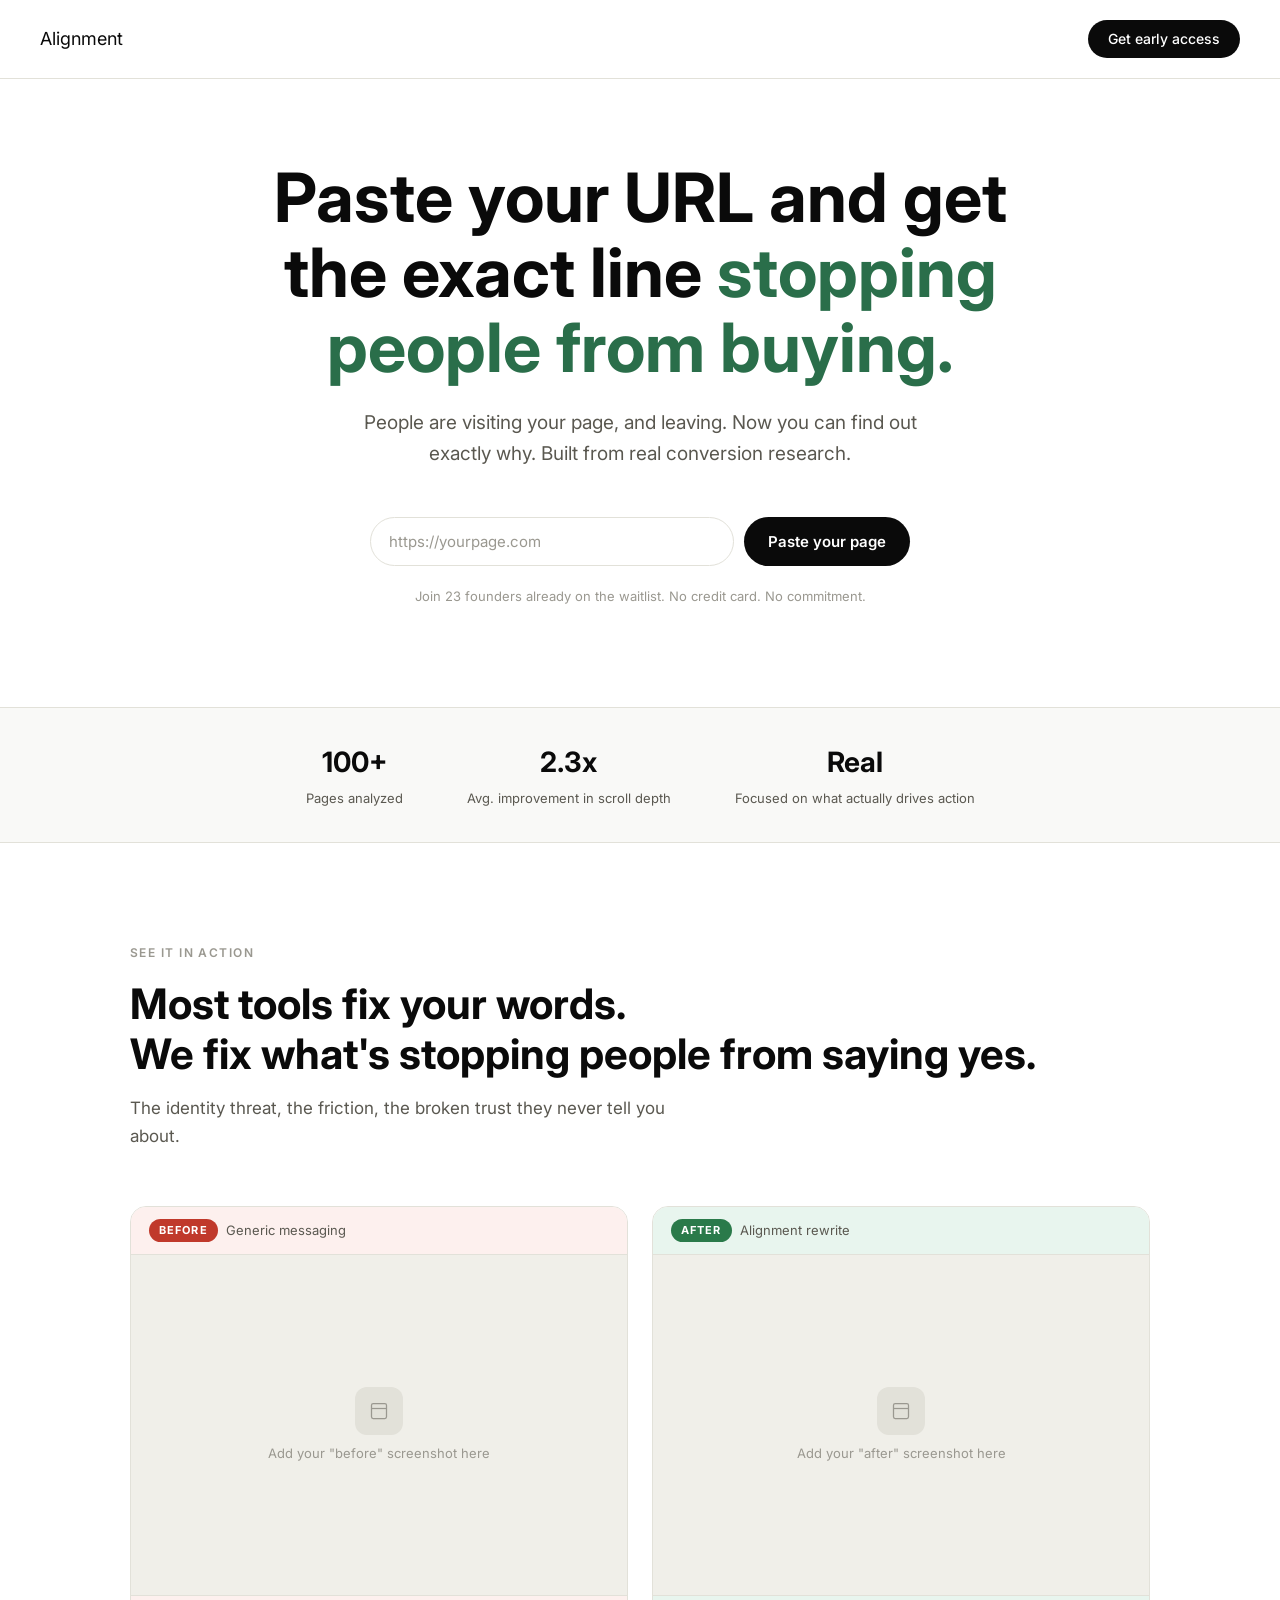
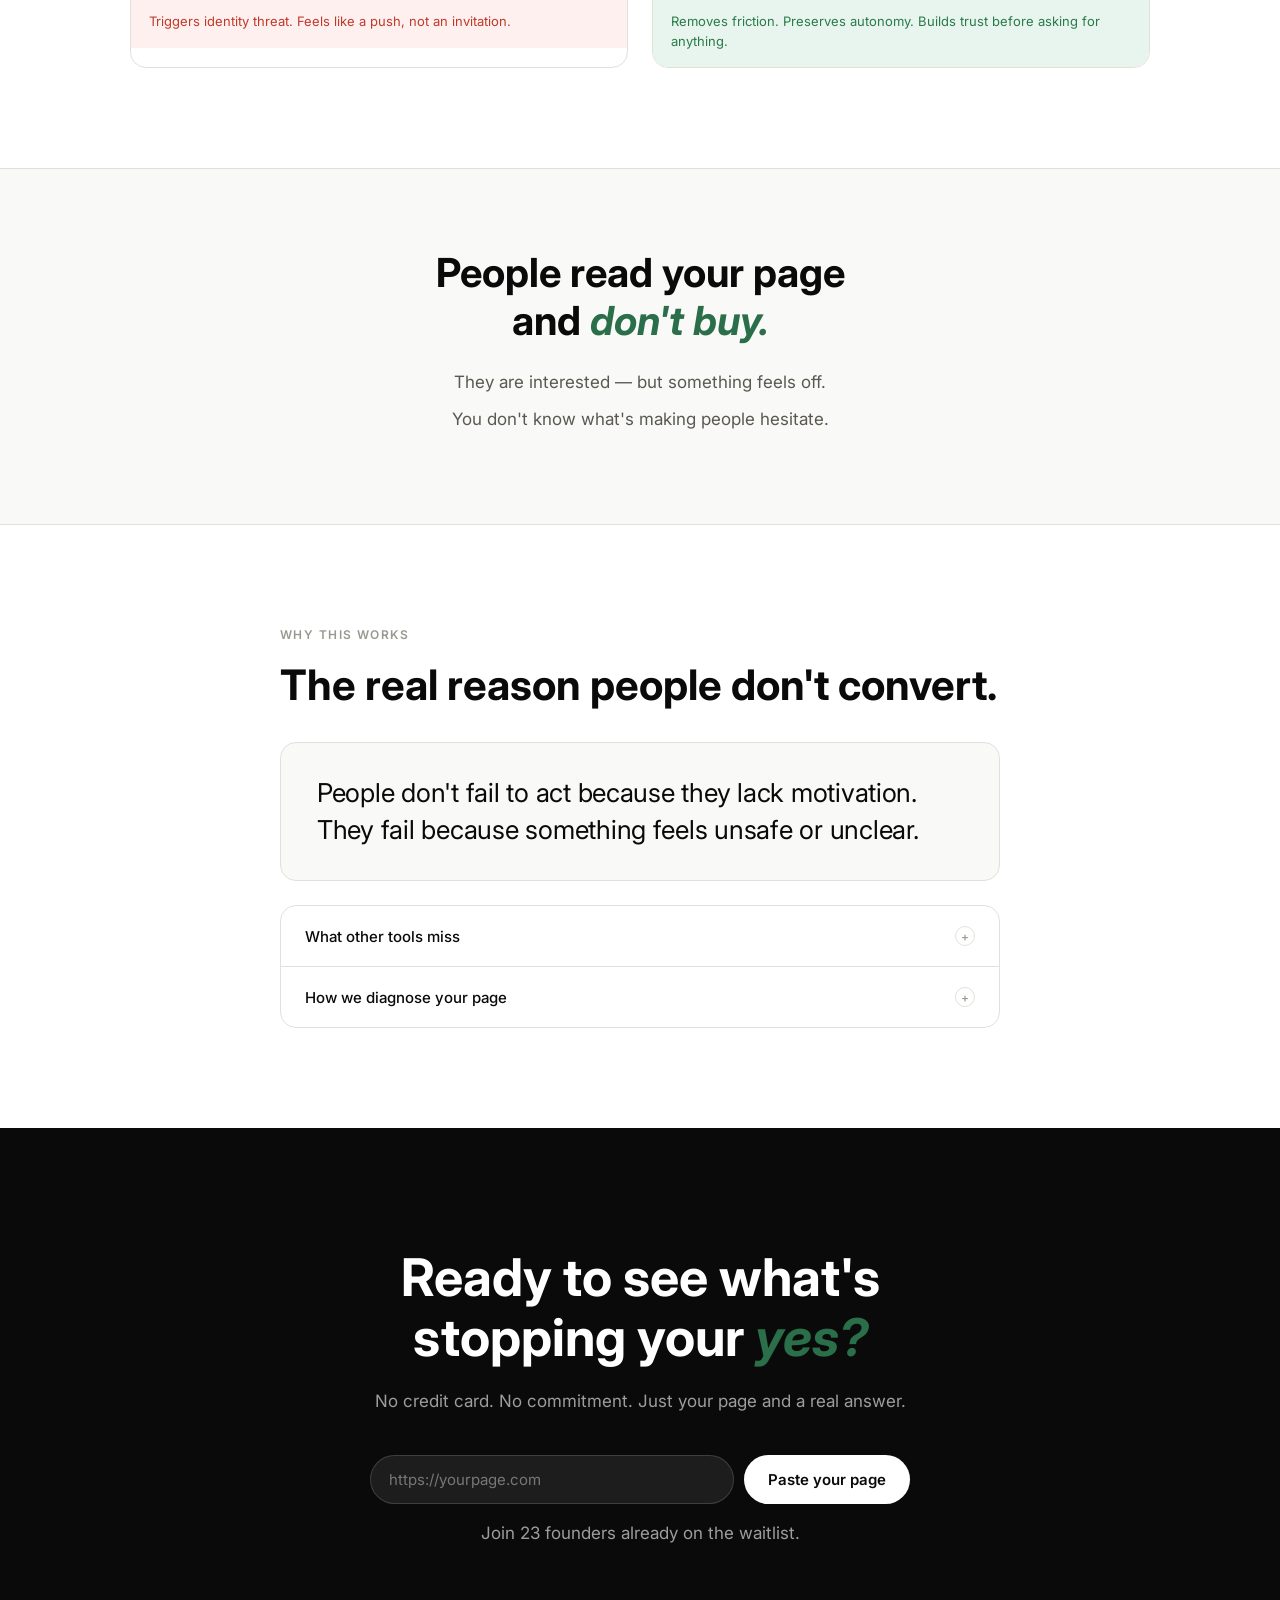
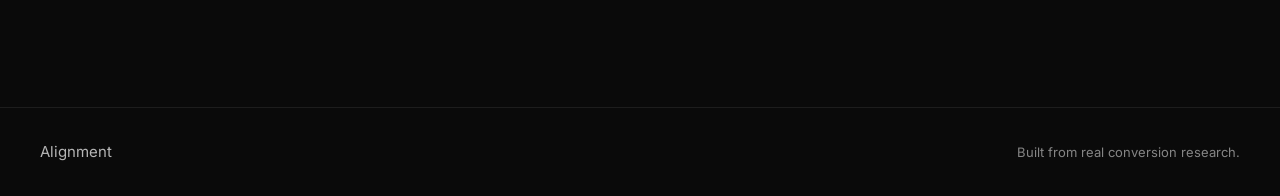
==== index.html @ 169ca58e "first commit" ====
<!DOCTYPE html>
<html lang="en">
<head>
  <meta charset="UTF-8" />
  <meta name="viewport" content="width=device-width, initial-scale=1.0" />
  <title>Alignment — Stop losing sales you should be closing</title>
  <link rel="preconnect" href="https://fonts.googleapis.com" />
  <link rel="preconnect" href="https://fonts.gstatic.com" crossorigin />
  <link href="https://fonts.googleapis.com/css2?family=Inter:wght@300;400;500;600;700&display=swap" rel="stylesheet" />
  <script async src="https://tally.so/widgets/embed.js"></script>
  <style>
    *, *::before, *::after { box-sizing: border-box; margin: 0; padding: 0; }

    :root {
      --black: #0a0a0a;
      --white: #ffffff;
      --gray-50: #f9f9f7;
      --gray-100: #f0efe9;
      --gray-200: #e2e1d9;
      --gray-400: #9a9890;
      --gray-600: #5a5850;
      --accent: #2a6e4a;
      --cta-green: #1a5c3a;
      --green: #2a7a4a;
      --green-light: #e8f5ee;
      --red: #c0392b;
      --red-light: #fdf0ee;
    }

    html { scroll-behavior: smooth; }

    body {
      font-family: 'Inter', sans-serif;
      background: var(--white);
      color: var(--black);
      font-size: 16px;
      line-height: 1.6;
      -webkit-font-smoothing: antialiased;
    }

    nav {
      position: fixed;
      top: 0; left: 0; right: 0;
      z-index: 100;
      padding: 20px 40px;
      display: flex;
      align-items: center;
      justify-content: space-between;
      background: rgba(255,255,255,0.9);
      backdrop-filter: blur(12px);
      border-bottom: 1px solid var(--gray-200);
    }

    .nav-logo {
      font-family: 'Inter', sans-serif;
      font-size: 18px;
      color: var(--black);
      text-decoration: none;
    }

    .nav-cta {
      background: var(--black);
      color: var(--white);
      padding: 8px 20px;
      border-radius: 100px;
      font-size: 14px;
      font-weight: 500;
      text-decoration: none;
      transition: opacity 0.2s;
    }

    .nav-cta:hover { opacity: 0.75; }

    .hero {
      padding: 160px 40px 100px;
      max-width: 860px;
      margin: 0 auto;
      text-align: center;
    }

    .hero-eyebrow {
      display: inline-block;
      font-size: 12px;
      font-weight: 600;
      letter-spacing: 0.12em;
      text-transform: uppercase;
      color: var(--accent);
      margin-bottom: 28px;
    }

    .hero h1 {
      font-family: 'Inter', sans-serif;
      font-size: clamp(36px, 6vw, 68px);
      line-height: 1.1; font-weight: 700;
      
      margin-bottom: 24px;
    }

    .hero h1 em { font-style: italic; color: var(--accent); }

    .hero-sub {
      font-size: clamp(16px, 2vw, 19px);
      color: var(--gray-600);
      max-width: 560px;
      margin: 0 auto 48px;
    }

    .url-form {
      display: flex;
      gap: 10px;
      max-width: 540px;
      margin: 0 auto 20px;
    }

    .url-form input {
      flex: 1;
      padding: 14px 18px;
      border: 1.5px solid var(--gray-200);
      border-radius: 100px;
      font-family: 'Inter', sans-serif;
      font-size: 15px;
      color: var(--black);
      outline: none;
      transition: border-color 0.2s;
    }

    .url-form input:focus { border-color: var(--black); }
    .url-form input::placeholder { color: var(--gray-400); }

    .btn-primary {
      background: var(--black);
      color: var(--white);
      padding: 14px 24px;
      border: none;
      border-radius: 100px;
      font-family: 'Inter', sans-serif;
      font-size: 15px;
      font-weight: 600;
      cursor: pointer;
      white-space: nowrap;
      transition: opacity 0.2s;
    }

    .btn-primary:hover { opacity: 0.78; }

    .form-note { font-size: 13px; color: var(--gray-400); }

    /* MODAL */
    .modal-overlay {
      display: none;
      position: fixed;
      inset: 0;
      background: rgba(0,0,0,0.5);
      z-index: 200;
      align-items: center;
      justify-content: center;
    }

    .modal-overlay.open { display: flex; }

    .modal {
      background: var(--white);
      border-radius: 20px;
      padding: 40px;
      max-width: 420px;
      width: 90%;
      text-align: center;
      box-shadow: 0 24px 64px rgba(0,0,0,0.12);
    }

    .modal h3 {
      font-family: 'Inter', sans-serif;
      font-size: 26px;
      margin-bottom: 10px;
      
    }

    .modal p { font-size: 14px; color: var(--gray-600); margin-bottom: 24px; line-height: 1.6; }

    .modal input[type="email"] {
      width: 100%;
      padding: 14px 18px;
      border: 1.5px solid var(--gray-200);
      border-radius: 100px;
      font-family: 'Inter', sans-serif;
      font-size: 15px;
      color: var(--black);
      outline: none;
      margin-bottom: 12px;
      transition: border-color 0.2s;
    }

    .modal input[type="email"]:focus { border-color: var(--black); }
    .modal .btn-primary { width: 100%; }

    .modal-close {
      display: block;
      margin-top: 14px;
      font-size: 13px;
      color: var(--gray-400);
      cursor: pointer;
      background: none;
      border: none;
      font-family: 'Inter', sans-serif;
    }

    .modal-close:hover { color: var(--black); }

    /* STATS */
    .stats-bar {
      border-top: 1px solid var(--gray-200);
      border-bottom: 1px solid var(--gray-200);
      padding: 32px 40px;
      display: flex;
      justify-content: center;
      gap: 64px;
      background: var(--gray-50);
    }

    .stat { text-align: center; }

    .stat-number {
      font-family: 'Inter', sans-serif;
      font-size: 28px;
      color: var(--black);
      display: block;
    }

    .stat-label { font-size: 13px; color: var(--gray-600); margin-top: 4px; }

    /* BEFORE AFTER */
    .before-after {
      padding: 100px 40px;
      max-width: 1100px;
      margin: 0 auto;
    }

    .section-label {
      font-size: 12px;
      font-weight: 600;
      letter-spacing: 0.12em;
      text-transform: uppercase;
      color: var(--gray-400);
      margin-bottom: 16px;
    }

    .section-title {
      font-family: 'Inter', sans-serif;
      font-size: clamp(28px, 4vw, 42px);
      line-height: 1.2; font-weight: 700;
      
      margin-bottom: 16px;
    }

    .section-sub { font-size: 17px; color: var(--gray-600); max-width: 560px; margin-bottom: 56px; }

    .ba-grid { display: grid; grid-template-columns: 1fr 1fr; gap: 24px; }

    .ba-card { border-radius: 16px; overflow: hidden; border: 1.5px solid var(--gray-200); }

    .ba-card-header {
      padding: 12px 18px;
      display: flex;
      align-items: center;
      gap: 8px;
      border-bottom: 1px solid var(--gray-200);
    }

    .ba-card.before .ba-card-header { background: var(--red-light); }
    .ba-card.after .ba-card-header { background: var(--green-light); }

    .ba-tag {
      font-size: 11px;
      font-weight: 700;
      letter-spacing: 0.1em;
      text-transform: uppercase;
      padding: 3px 10px;
      border-radius: 100px;
    }

    .ba-card.before .ba-tag { background: var(--red); color: white; }
    .ba-card.after .ba-tag { background: var(--green); color: white; }

    .ba-card-label { font-size: 13px; color: var(--gray-600); }

    .ba-screenshot-placeholder {
      height: 340px;
      background: var(--gray-100);
      display: flex;
      align-items: center;
      justify-content: center;
      flex-direction: column;
      gap: 8px;
    }

    .placeholder-icon {
      width: 48px;
      height: 48px;
      border-radius: 12px;
      background: var(--gray-200);
      display: flex;
      align-items: center;
      justify-content: center;
    }

    .placeholder-text { font-size: 13px; color: var(--gray-400); }

    .ba-annotation {
      padding: 16px 18px;
      border-top: 1px solid var(--gray-200);
      font-size: 13px;
      line-height: 1.5;
    }

    .ba-card.before .ba-annotation { background: var(--red-light); color: var(--red); }
    .ba-card.after .ba-annotation { background: var(--green-light); color: var(--green); }

    /* PAIN */
    .pain {
      padding: 80px 40px;
      text-align: center;
      background: var(--gray-50);
      border-top: 1px solid var(--gray-200);
      border-bottom: 1px solid var(--gray-200);
    }

    .pain-inner { max-width: 580px; margin: 0 auto; }

    .pain h2 {
      font-family: 'Inter', sans-serif;
      font-size: clamp(26px, 4vw, 40px);
      line-height: 1.2;
      margin-bottom: 24px;
      
    }

    .pain h2 em { font-style: italic; color: var(--accent); }
    .pain p { font-size: 17px; color: var(--gray-600); margin-bottom: 10px; }

    /* WHY */
    .why { padding: 100px 40px; max-width: 800px; margin: 0 auto; }

    .insight-box {
      background: var(--gray-50);
      border: 1.5px solid var(--gray-200);
      border-radius: 16px;
      padding: 32px 36px;
      margin-bottom: 24px;
    }

    .insight-box p {
      font-family: 'Inter', sans-serif;
      font-size: clamp(20px, 3vw, 26px);
      line-height: 1.4;
      letter-spacing: -0.01em;
    }

    .accordion { border: 1.5px solid var(--gray-200); border-radius: 16px; overflow: hidden; }
    .accordion-item { border-bottom: 1px solid var(--gray-200); }
    .accordion-item:last-child { border-bottom: none; }

    .accordion-trigger {
      width: 100%;
      padding: 20px 24px;
      background: none;
      border: none;
      display: flex;
      align-items: center;
      justify-content: space-between;
      cursor: pointer;
      font-family: 'Inter', sans-serif;
      font-size: 15px;
      font-weight: 500;
      color: var(--black);
      text-align: left;
      transition: background 0.15s;
    }

    .accordion-trigger:hover { background: var(--gray-50); }

    .accordion-icon {
      width: 20px;
      height: 20px;
      border-radius: 50%;
      border: 1.5px solid var(--gray-200);
      display: flex;
      align-items: center;
      justify-content: center;
      flex-shrink: 0;
      transition: transform 0.25s;
      font-size: 12px;
      color: var(--gray-400);
    }

    .accordion-item.open .accordion-icon { transform: rotate(45deg); }
    .accordion-body { max-height: 0; overflow: hidden; transition: max-height 0.35s ease; }
    .accordion-item.open .accordion-body { max-height: 600px; }
    .accordion-content { padding: 0 24px 24px; }

    .compare-table { width: 100%; border-collapse: collapse; margin-top: 8px; font-size: 14px; }

    .compare-table th {
      padding: 10px 14px;
      text-align: left;
      font-size: 11px;
      font-weight: 600;
      letter-spacing: 0.08em;
      text-transform: uppercase;
      color: var(--gray-400);
      border-bottom: 1px solid var(--gray-200);
    }

    .compare-table td {
      padding: 12px 14px;
      border-bottom: 1px solid var(--gray-100);
      vertical-align: top;
      line-height: 1.5;
    }

    .compare-table tr:last-child td { border-bottom: none; }
    .compare-table td:first-child { color: var(--red); }
    .compare-table td:last-child { color: var(--green); font-weight: 500; }

    /* FINAL CTA */
    .final-cta { background: var(--black); padding: 120px 40px; text-align: center; }
    .final-cta-inner { max-width: 680px; margin: 0 auto; }

    .final-cta h2 {
      font-family: 'Inter', sans-serif;
      font-size: clamp(30px, 5vw, 52px);
      line-height: 1.15; font-weight: 700;
      
      margin-bottom: 20px;
      color: var(--white);
    }

    .final-cta > .final-cta-inner > p { font-size: 17px; color: rgba(255,255,255,0.6); margin-bottom: 40px; }

    .final-cta .url-form input {
      background: rgba(255,255,255,0.08);
      border-color: rgba(255,255,255,0.15);
      color: var(--white);
    }

    .final-cta .url-form input::placeholder { color: rgba(255,255,255,0.4); }
    .final-cta .url-form input:focus { border-color: rgba(255,255,255,0.5); }
    .final-cta .btn-primary { background: var(--white); color: var(--black); }
    .final-cta .form-note { color: rgba(255,255,255,0.4); }

    footer {
      padding: 32px 40px;
      border-top: 1px solid rgba(255,255,255,0.08);
      display: flex;
      align-items: center;
      justify-content: space-between;
      background: var(--black);
    }

    footer span { font-size: 13px; color: rgba(255,255,255,0.5); }

    @media (max-width: 680px) {
      nav { padding: 16px 20px; }
      .hero { padding: 120px 24px 80px; }
      .url-form { flex-direction: column; }
      .stats-bar { flex-direction: column; gap: 28px; padding: 32px 24px; }
      .before-after { padding: 64px 24px; }
      .ba-grid { grid-template-columns: 1fr; }
      .pain { padding: 64px 24px; }
      .why { padding: 64px 24px; }
      .final-cta { padding: 80px 24px; }
      footer { flex-direction: column; gap: 12px; text-align: center; }
    }
  </style>
</head>
<body>

  <nav>
    <a href="/" class="nav-logo">Alignment</a>
    <a href="#waitlist" class="nav-cta">Get early access</a>
  </nav>

  <section class="hero" id="waitlist">
    
    <h1>Paste your URL and get the exact line <strong style="color: var(--accent);">stopping people from buying.</strong></h1>
    <p class="hero-sub">People are visiting your page, and leaving. Now you can find out exactly why. Built from real conversion research.</p>
    <div class="url-form">
      <input type="url" id="pageUrl" placeholder="https://yourpage.com" />
      <button class="btn-primary" data-tally-open="q4YYO2" data-tally-emoji-text="👋" data-tally-emoji-animation="wave">Paste your page</button>
    </div>
    <p class="form-note">Join 23 founders already on the waitlist. No credit card. No commitment.</p>
  </section>

  <div class="stats-bar">
    <div class="stat">
      <span class="stat-number"><strong>100+</strong></span>
      <span class="stat-label">Pages analyzed</span>
    </div>
    <div class="stat">
      <span class="stat-number"><strong>2.3x</strong></span>
      <span class="stat-label">Avg. improvement in scroll depth</span>
    </div>
    <div class="stat">
      <span class="stat-number"><strong>Real</strong></span>
      <span class="stat-label">Focused on what actually drives action</span>
    </div>
  </div>

  <section class="before-after">
    <p class="section-label">See it in action</p>
    <h2 class="section-title">Most tools fix your words.<br>We fix what's stopping people from saying yes.</h2>
    <p class="section-sub">The identity threat, the friction, the broken trust they never tell you about.</p>
    <div class="ba-grid">
      <div class="ba-card before">
        <div class="ba-card-header">
          <span class="ba-tag">Before</span>
          <span class="ba-card-label">Generic messaging</span>
        </div>
        <div class="ba-screenshot-placeholder">
          <div class="placeholder-icon">
            <svg width="20" height="20" viewBox="0 0 24 24" fill="none" stroke="#9a9890" stroke-width="1.5"><rect x="3" y="3" width="18" height="18" rx="2"/><path d="M3 9h18"/></svg>
          </div>
          <p class="placeholder-text">Add your "before" screenshot here</p>
        </div>
        <div class="ba-annotation">Triggers identity threat. Feels like a push, not an invitation.</div>
      </div>
      <div class="ba-card after">
        <div class="ba-card-header">
          <span class="ba-tag">After</span>
          <span class="ba-card-label">Alignment rewrite</span>
        </div>
        <div class="ba-screenshot-placeholder">
          <div class="placeholder-icon">
            <svg width="20" height="20" viewBox="0 0 24 24" fill="none" stroke="#9a9890" stroke-width="1.5"><rect x="3" y="3" width="18" height="18" rx="2"/><path d="M3 9h18"/></svg>
          </div>
          <p class="placeholder-text">Add your "after" screenshot here</p>
        </div>
        <div class="ba-annotation">Removes friction. Preserves autonomy. Builds trust before asking for anything.</div>
      </div>
    </div>
  </section>

  <section class="pain">
    <div class="pain-inner">
      <h2>People read your page<br>and <em>don't buy.</em></h2>
      <p>They are interested — but something feels off.</p>
      <p>You don't know what's making people hesitate.</p>
    </div>
  </section>

  <section class="why">
    <p class="section-label">Why this works</p>
    <h2 class="section-title" style="margin-bottom: 32px;">The real reason people don't convert.</h2>
    <div class="insight-box">
      <p>People don't fail to act because they lack motivation. They fail because something feels unsafe or unclear.</p>
    </div>
    <div class="accordion">
      <div class="accordion-item">
        <button class="accordion-trigger" onclick="toggleAccordion(this)">
          What other tools miss
          <span class="accordion-icon">+</span>
        </button>
        <div class="accordion-body">
          <div class="accordion-content">
            <table class="compare-table">
              <thead>
                <tr><th>Without Alignment</th><th>With Alignment</th></tr>
              </thead>
              <tbody>
                <tr><td>Fix the headline</td><td>Change what they feel</td></tr>
                <tr><td>A/B test the button</td><td>Remove the friction</td></tr>
                <tr><td>Add more features</td><td>Build the trust layer</td></tr>
              </tbody>
            </table>
          </div>
        </div>
      </div>
      <div class="accordion-item">
        <button class="accordion-trigger" onclick="toggleAccordion(this)">
          How we diagnose your page
          <span class="accordion-icon">+</span>
        </button>
        <div class="accordion-body">
          <div class="accordion-content">
            <p style="color: var(--gray-600); font-size: 14px; line-height: 1.7; padding-top: 8px;">
              We analyze your page through three lenses: identity threat (does your copy make the reader feel judged?), friction (is anything unclear before they commit?), and trust (have you earned the yes before asking for it?). Each diagnosis comes with a specific line to fix first.
            </p>
          </div>
        </div>
      </div>
    </div>
  </section>

  <section class="final-cta">
    <div class="final-cta-inner">
      <h2>Ready to see what's stopping your <em style="font-style:italic; color: var(--accent);">yes?</em></h2>
      <p>No credit card. No commitment. Just your page and a real answer.</p>
      <div class="url-form" style="max-width: 540px; margin: 0 auto 16px;">
        <input type="url" placeholder="https://yourpage.com" />
        <button class="btn-primary" data-tally-open="q4YYO2" data-tally-emoji-text="👋" data-tally-emoji-animation="wave">Paste your page</button>
      </div>
      <p class="form-note">Join 23 founders already on the waitlist.</p>
    </div>
  </section>

  <footer>
    <span style="font-family: 'Inter', sans-serif; font-size: 15px; color: rgba(255,255,255,0.7);">Alignment</span>
    <span>Built from real conversion research.</span>
  </footer>

  <script>
    function toggleAccordion(trigger) {
      const item = trigger.closest('.accordion-item');
      const isOpen = item.classList.contains('open');
      document.querySelectorAll('.accordion-item').forEach(i => i.classList.remove('open'));
      if (!isOpen) item.classList.add('open');
    }
  </script>
</body>
</html>
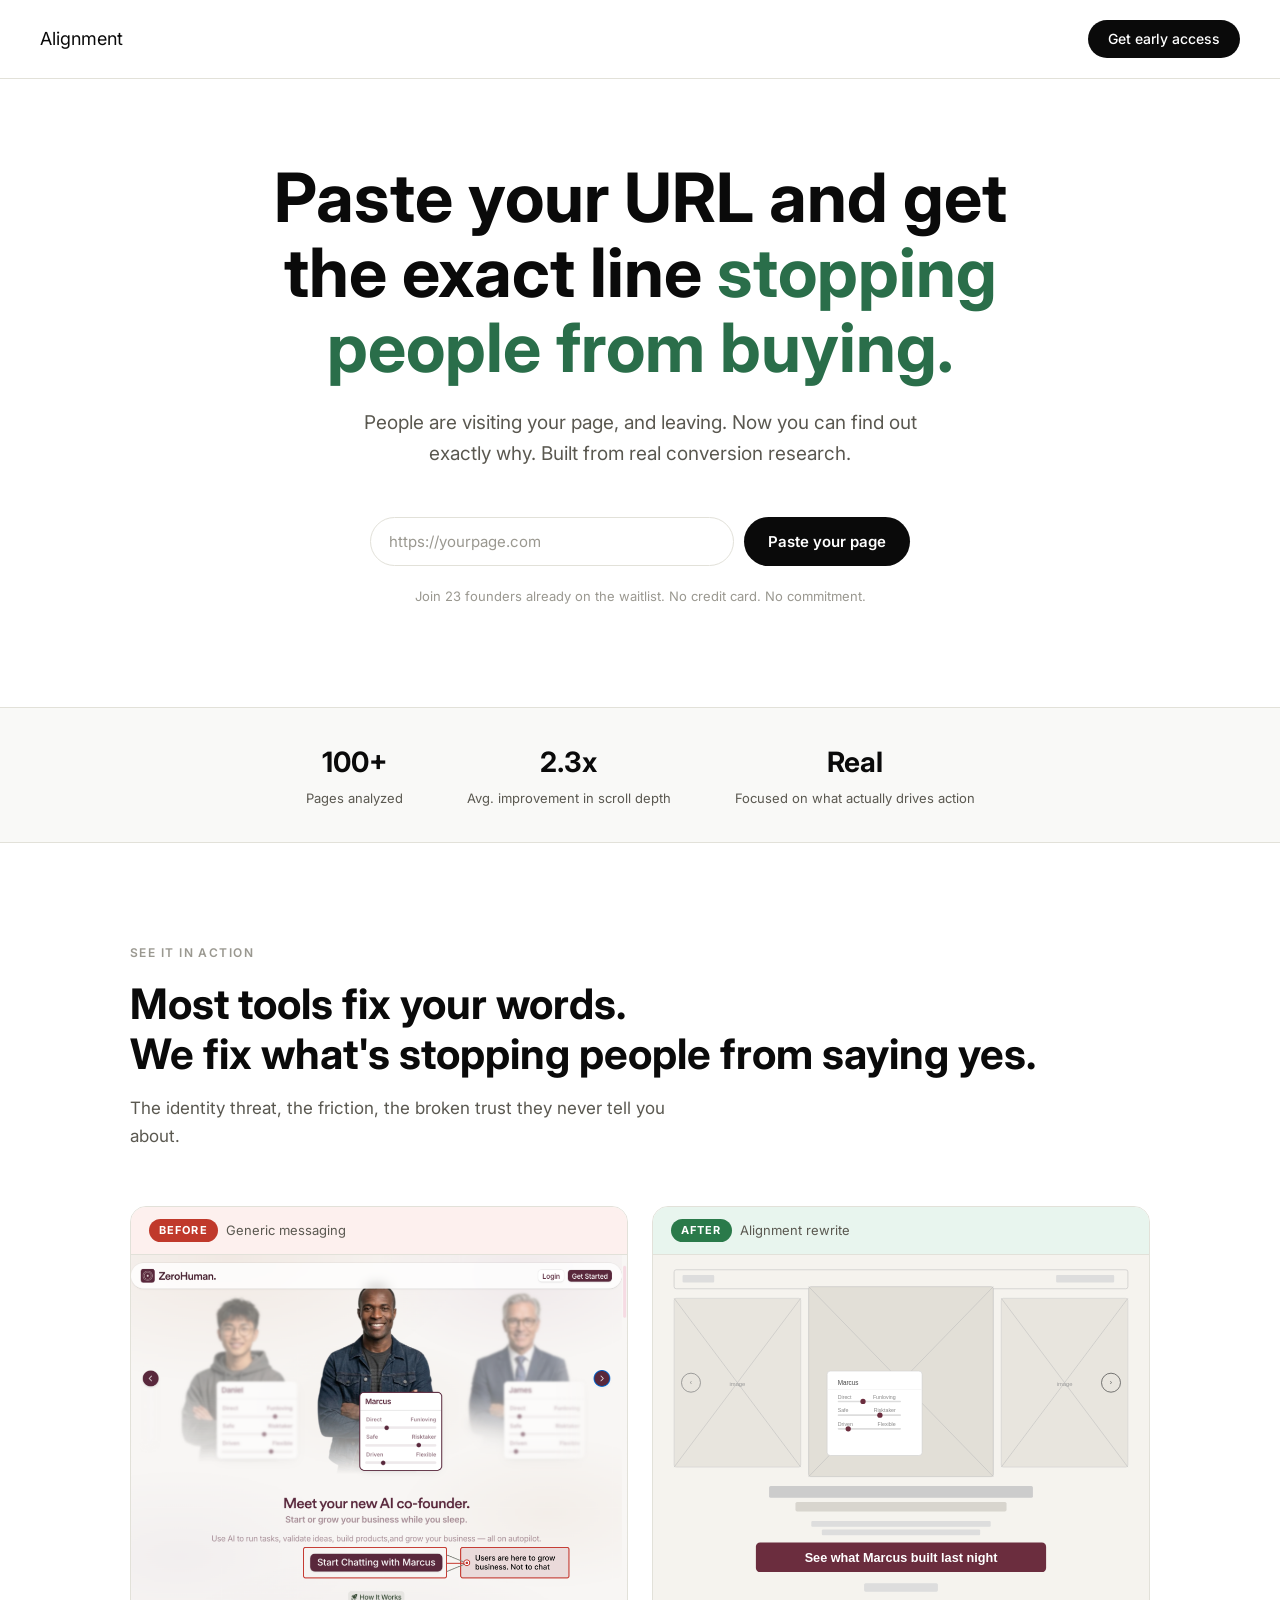
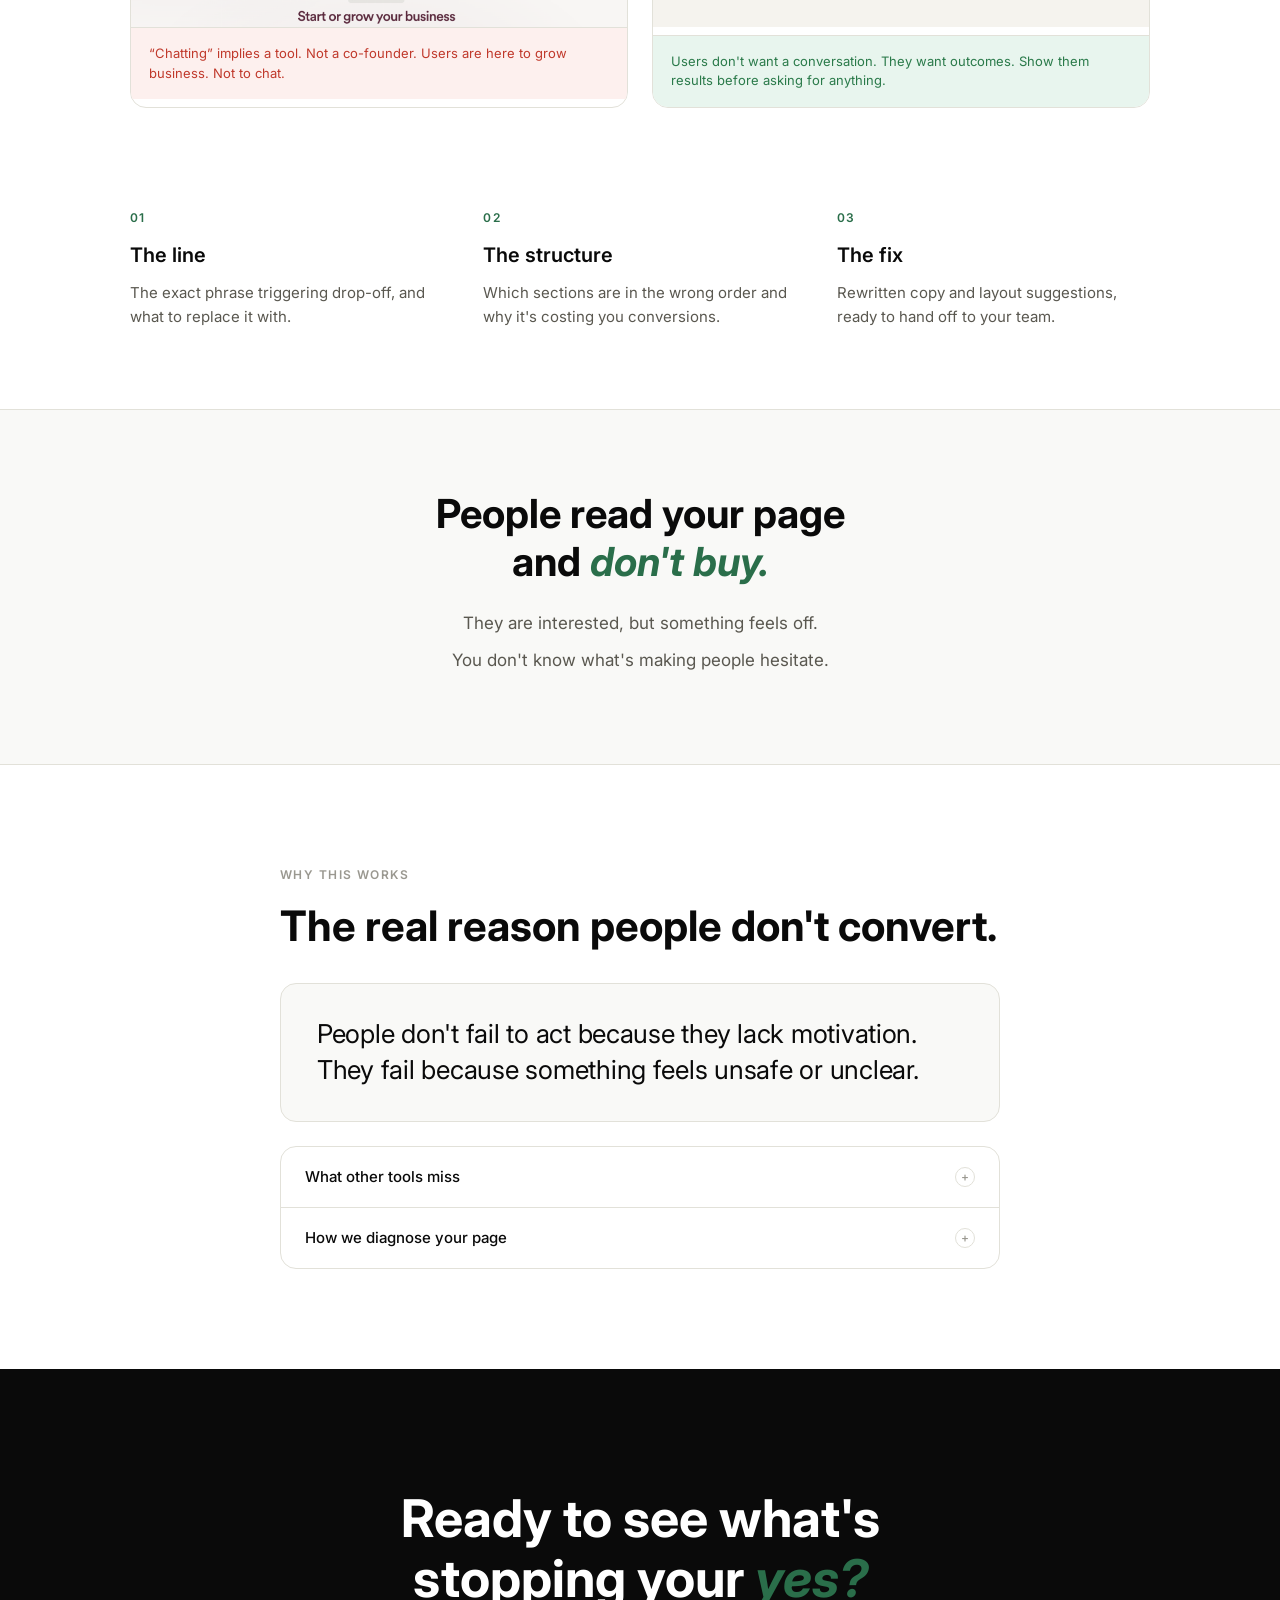
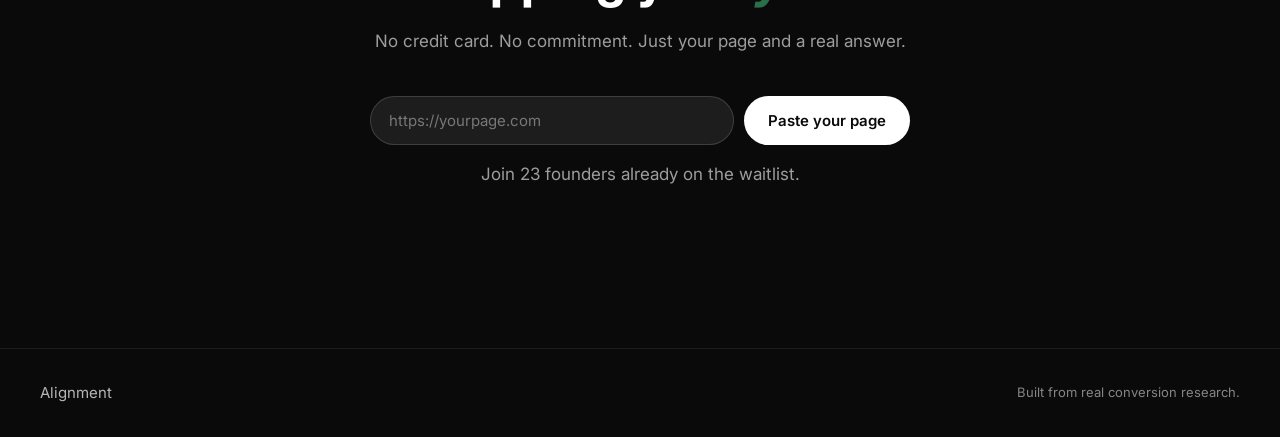
==== commit b79ed080: "add before/after, value props, nav tally link" ====
--- a/index.html
+++ b/index.html
@@ -252,6 +252,40 @@
       margin-bottom: 16px;
     }
 
+    .value-props {
+  padding: 0px 40px 80px;
+  max-width: 1100px;
+  margin: 0 auto;
+}
+
+.vp-grid {
+  display: grid;
+  grid-template-columns: repeat(3, 1fr);
+  gap: 40px;
+}
+
+.vp-number {
+  font-size: 12px;
+  font-weight: 600;
+  color: var(--accent);
+  letter-spacing: 0.1em;
+  display: block;
+  margin-bottom: 12px;
+}
+
+.vp-title {
+  font-size: 20px;
+  font-weight: 600;
+  margin-bottom: 10px;
+  color: var(--black);
+}
+
+.vp-desc {
+  font-size: 15px;
+  color: var(--gray-600);
+  line-height: 1.6;
+}
+
     .section-sub { font-size: 17px; color: var(--gray-600); max-width: 560px; margin-bottom: 56px; }
 
     .ba-grid { display: grid; grid-template-columns: 1fr 1fr; gap: 24px; }
@@ -476,7 +510,7 @@
 
   <nav>
     <a href="/" class="nav-logo">Alignment</a>
-    <a href="#waitlist" class="nav-cta">Get early access</a>
+    <a href="" class="nav-cta" data-tally-open="q4YYO2" data-tally-emoji-text="👋" data-tally-emoji-animation="wave">Get early access</a>
   </nav>
 
   <section class="hero" id="waitlist">
@@ -515,34 +549,99 @@
           <span class="ba-tag">Before</span>
           <span class="ba-card-label">Generic messaging</span>
         </div>
-        <div class="ba-screenshot-placeholder">
-          <div class="placeholder-icon">
-            <svg width="20" height="20" viewBox="0 0 24 24" fill="none" stroke="#9a9890" stroke-width="1.5"><rect x="3" y="3" width="18" height="18" rx="2"/><path d="M3 9h18"/></svg>
-          </div>
-          <p class="placeholder-text">Add your "before" screenshot here</p>
-        </div>
-        <div class="ba-annotation">Triggers identity threat. Feels like a push, not an invitation.</div>
+        <img src="before.png" alt="Before" style="width:100%; display:block; aspect-ratio:4/3; object-fit:contain;">
+        <div class="ba-annotation">“Chatting” implies a tool. Not a co-founder. Users are here to grow business. Not to chat.</div>
       </div>
       <div class="ba-card after">
         <div class="ba-card-header">
           <span class="ba-tag">After</span>
           <span class="ba-card-label">Alignment rewrite</span>
         </div>
-        <div class="ba-screenshot-placeholder">
-          <div class="placeholder-icon">
-            <svg width="20" height="20" viewBox="0 0 24 24" fill="none" stroke="#9a9890" stroke-width="1.5"><rect x="3" y="3" width="18" height="18" rx="2"/><path d="M3 9h18"/></svg>
-          </div>
-          <p class="placeholder-text">Add your "after" screenshot here</p>
-        </div>
-        <div class="ba-annotation">Removes friction. Preserves autonomy. Builds trust before asking for anything.</div>
+        <svg viewBox="0 0 940 705" xmlns="http://www.w3.org/2000/svg" style="width:100%;background:#f5f3ee;font-family:'DM Sans',sans-serif;">
+
+  <rect width="940" height="705" fill="#f5f3ee"/>
+
+  <rect x="40" y="28" width="860" height="36" rx="4" fill="none" stroke="#bbb" stroke-width="1"/>
+  <rect x="56" y="38" width="60" height="14" rx="2" fill="#ddd"/>
+  <rect x="764" y="38" width="110" height="14" rx="2" fill="#ddd"/>
+
+  <rect x="40" y="82" width="240" height="320" rx="4" fill="#e8e5de" stroke="#ccc" stroke-width="1"/>
+  <line x1="40" y1="82" x2="280" y2="402" stroke="#bbb" stroke-width="1"/>
+  <line x1="280" y1="82" x2="40" y2="402" stroke="#bbb" stroke-width="1"/>
+  <text x="160" y="248" text-anchor="middle" font-size="11" fill="#999">image</text>
+
+  <rect x="295" y="60" width="350" height="360" rx="4" fill="#e2dfd7" stroke="#bbb" stroke-width="1"/>
+  <line x1="295" y1="60" x2="645" y2="420" stroke="#bbb" stroke-width="1"/>
+  <line x1="645" y1="60" x2="295" y2="420" stroke="#bbb" stroke-width="1"/>
+  <text x="470" y="246" text-anchor="middle" font-size="11" fill="#999">image</text>
+
+  <rect x="660" y="82" width="240" height="320" rx="4" fill="#e8e5de" stroke="#ccc" stroke-width="1"/>
+  <line x1="660" y1="82" x2="900" y2="402" stroke="#bbb" stroke-width="1"/>
+  <line x1="900" y1="82" x2="660" y2="402" stroke="#bbb" stroke-width="1"/>
+  <text x="780" y="248" text-anchor="middle" font-size="11" fill="#999">image</text>
+
+  <circle cx="72" cy="242" r="18" fill="none" stroke="#888" stroke-width="1.5"/>
+  <text x="72" y="247" text-anchor="middle" font-size="13" fill="#888">‹</text>
+  <circle cx="868" cy="242" r="18" fill="none" stroke="#555" stroke-width="1.5"/>
+  <text x="868" y="247" text-anchor="middle" font-size="13" fill="#555">›</text>
+
+  <rect x="330" y="220" width="180" height="160" rx="6" fill="white" stroke="#ccc" stroke-width="1"/>
+  <text x="350" y="246" font-size="12" font-weight="500" fill="#444">Marcus</text>
+  <line x1="330" y1="255" x2="510" y2="255" stroke="#eee" stroke-width="1"/>
+  <text x="350" y="272" font-size="10" fill="#888">Direct</text>
+  <text x="460" y="272" font-size="10" fill="#888" text-anchor="end">Funloving</text>
+  <rect x="350" y="276" width="120" height="3" rx="1.5" fill="#ddd"/>
+  <circle cx="398" cy="277.5" r="5" fill="#6b2d3e"/>
+  <text x="350" y="298" font-size="10" fill="#888">Safe</text>
+  <text x="460" y="298" font-size="10" fill="#888" text-anchor="end">Risktaker</text>
+  <rect x="350" y="302" width="120" height="3" rx="1.5" fill="#ddd"/>
+  <circle cx="430" cy="303.5" r="5" fill="#6b2d3e"/>
+  <text x="350" y="324" font-size="10" fill="#888">Driven</text>
+  <text x="460" y="324" font-size="10" fill="#888" text-anchor="end">Flexible</text>
+  <rect x="350" y="328" width="120" height="3" rx="1.5" fill="#ddd"/>
+  <circle cx="370" cy="329.5" r="5" fill="#6b2d3e"/>
+
+  <rect x="220" y="438" width="500" height="22" rx="3" fill="#ccc"/>
+  <rect x="270" y="468" width="400" height="18" rx="3" fill="#d8d5ce"/>
+
+  <rect x="300" y="504" width="340" height="11" rx="2" fill="#ddd"/>
+  <rect x="320" y="520" width="300" height="11" rx="2" fill="#ddd"/>
+
+  <rect x="195" y="545" width="550" height="56" rx="8" fill="#6b2d3e"/>
+  <text x="470" y="581" text-anchor="middle" font-size="24" font-weight="700" fill="white">See what Marcus built last night</text>
+
+  <rect x="400" y="622" width="140" height="16" rx="3" fill="#ddd"/>
+
+</svg>
+        <div class="ba-annotation">Users don't want a conversation. They want outcomes. Show them results before asking for anything.</div>
       </div>
     </div>
   </section>
+
+  <section class="value-props">
+  <div class="vp-grid">
+    <div class="vp-item">
+      <span class="vp-number">01</span>
+      <h3 class="vp-title">The line</h3>
+      <p class="vp-desc">The exact phrase triggering drop-off, and what to replace it with.</p>
+    </div>
+    <div class="vp-item">
+      <span class="vp-number">02</span>
+      <h3 class="vp-title">The structure</h3>
+      <p class="vp-desc">Which sections are in the wrong order and why it's costing you conversions.</p>
+    </div>
+    <div class="vp-item">
+      <span class="vp-number">03</span>
+      <h3 class="vp-title">The fix</h3>
+      <p class="vp-desc">Rewritten copy and layout suggestions, ready to hand off to your team.</p>
+    </div>
+  </div>
+</section>
 
   <section class="pain">
     <div class="pain-inner">
       <h2>People read your page<br>and <em>don't buy.</em></h2>
-      <p>They are interested — but something feels off.</p>
+      <p>They are interested, but something feels off.</p>
       <p>You don't know what's making people hesitate.</p>
     </div>
   </section>
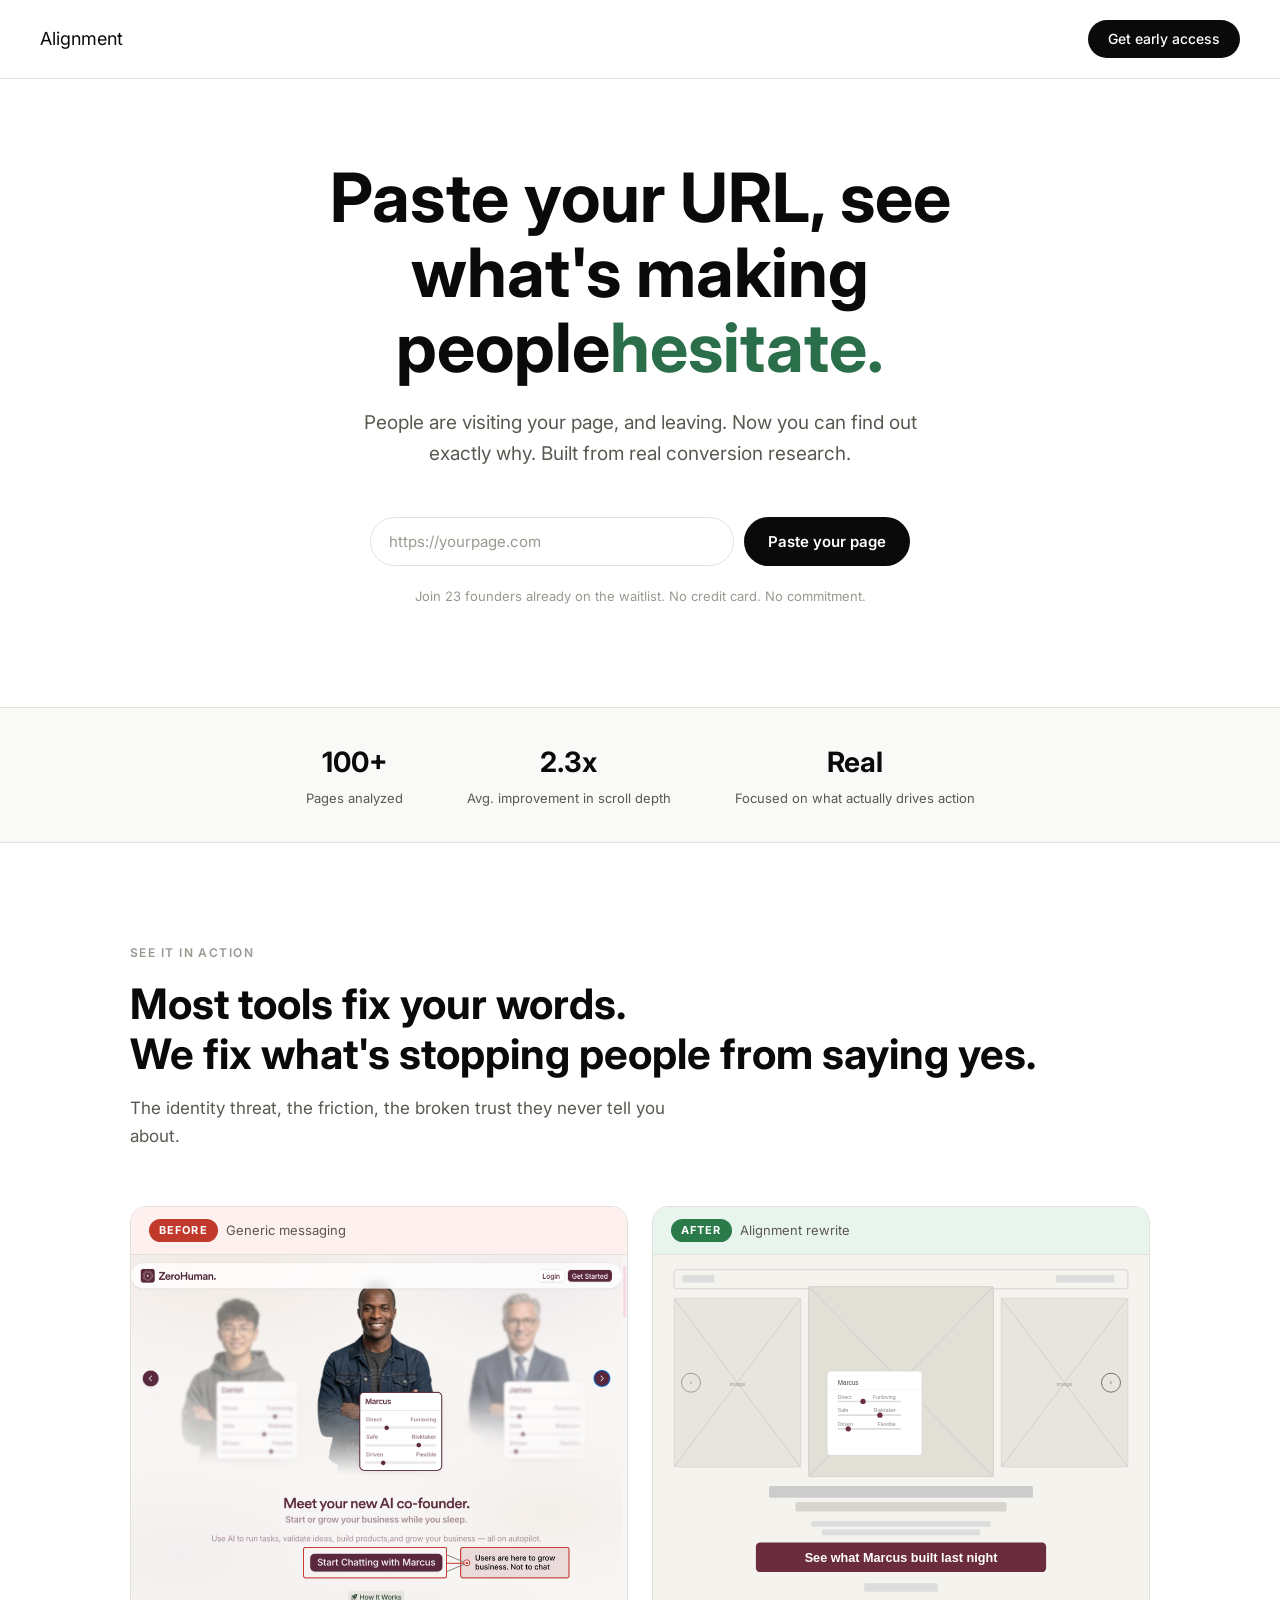
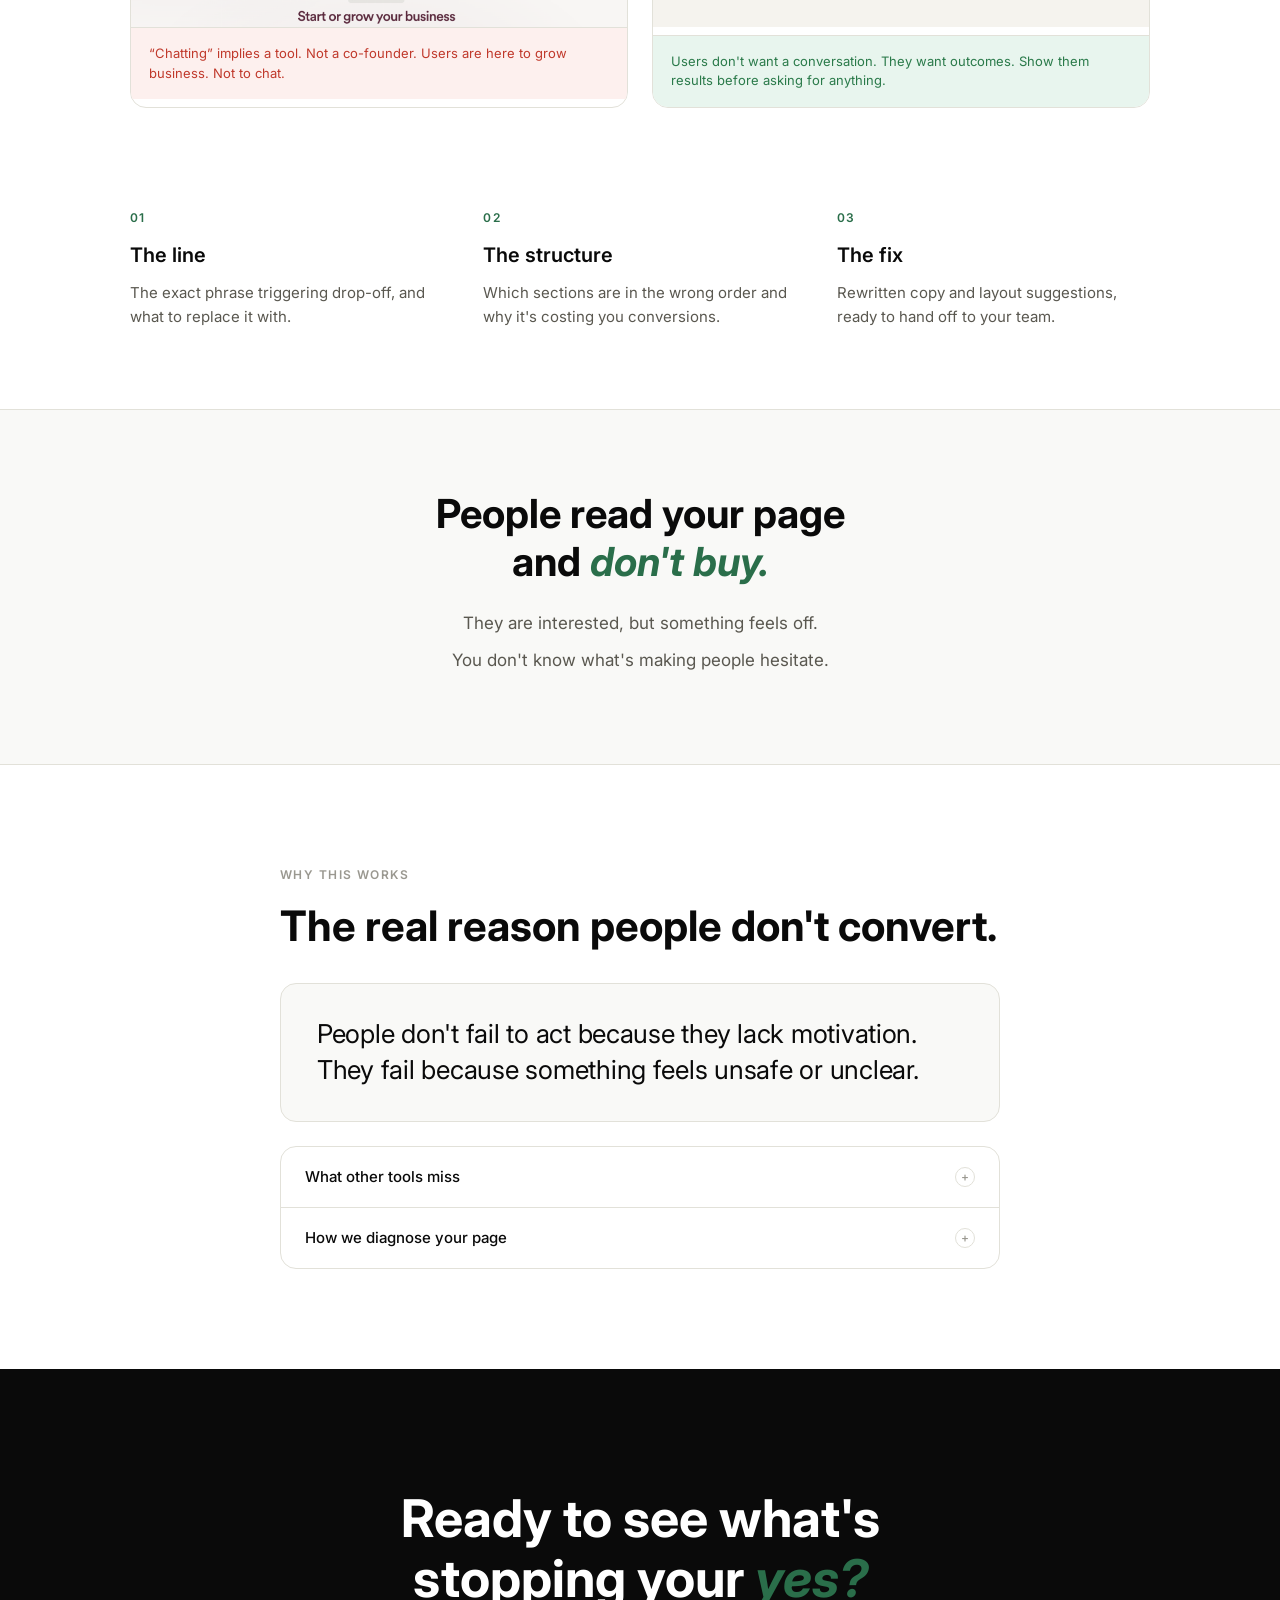
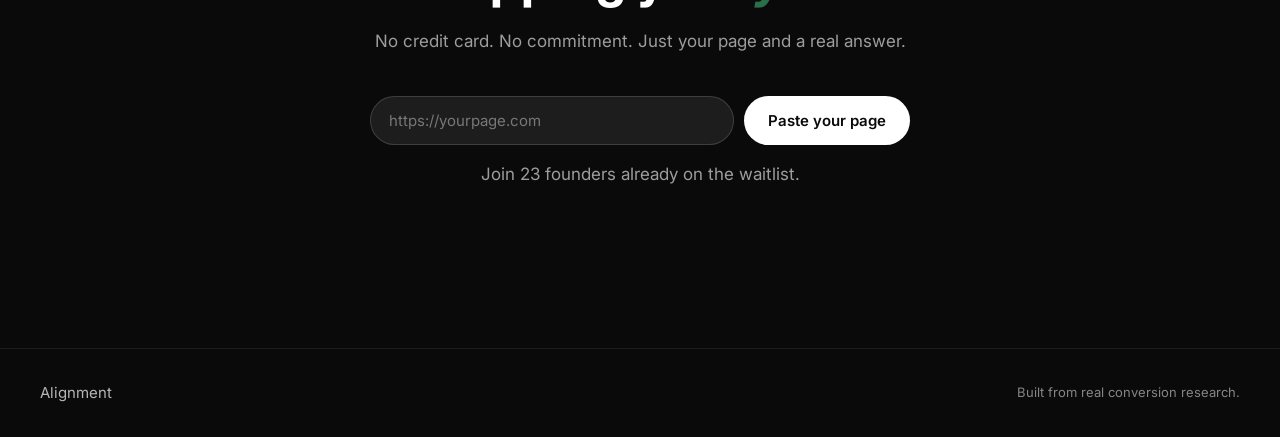
==== commit 60e51c6a: "update copy and messaging" ====
--- a/index.html
+++ b/index.html
@@ -1,6 +1,7 @@
 <!DOCTYPE html>
 <html lang="en">
 <head>
+  <!-- Google tag (gtag.js) --> <script async src="https://www.googletagmanager.com/gtag/js?id=G-6DF5CW9RMJ"></script> <script>   window.dataLayer = window.dataLayer || [];   function gtag(){dataLayer.push(arguments);}   gtag('js', new Date());    gtag('config', 'G-6DF5CW9RMJ'); </script>
   <meta charset="UTF-8" />
   <meta name="viewport" content="width=device-width, initial-scale=1.0" />
   <title>Alignment — Stop losing sales you should be closing</title>
@@ -515,7 +516,7 @@
 
   <section class="hero" id="waitlist">
     
-    <h1>Paste your URL and get the exact line <strong style="color: var(--accent);">stopping people from buying.</strong></h1>
+    <h1>Paste your URL, see what's making people<strong style="color: var(--accent);">hesitate.</strong></h1>
     <p class="hero-sub">People are visiting your page, and leaving. Now you can find out exactly why. Built from real conversion research.</p>
     <div class="url-form">
       <input type="url" id="pageUrl" placeholder="https://yourpage.com" />
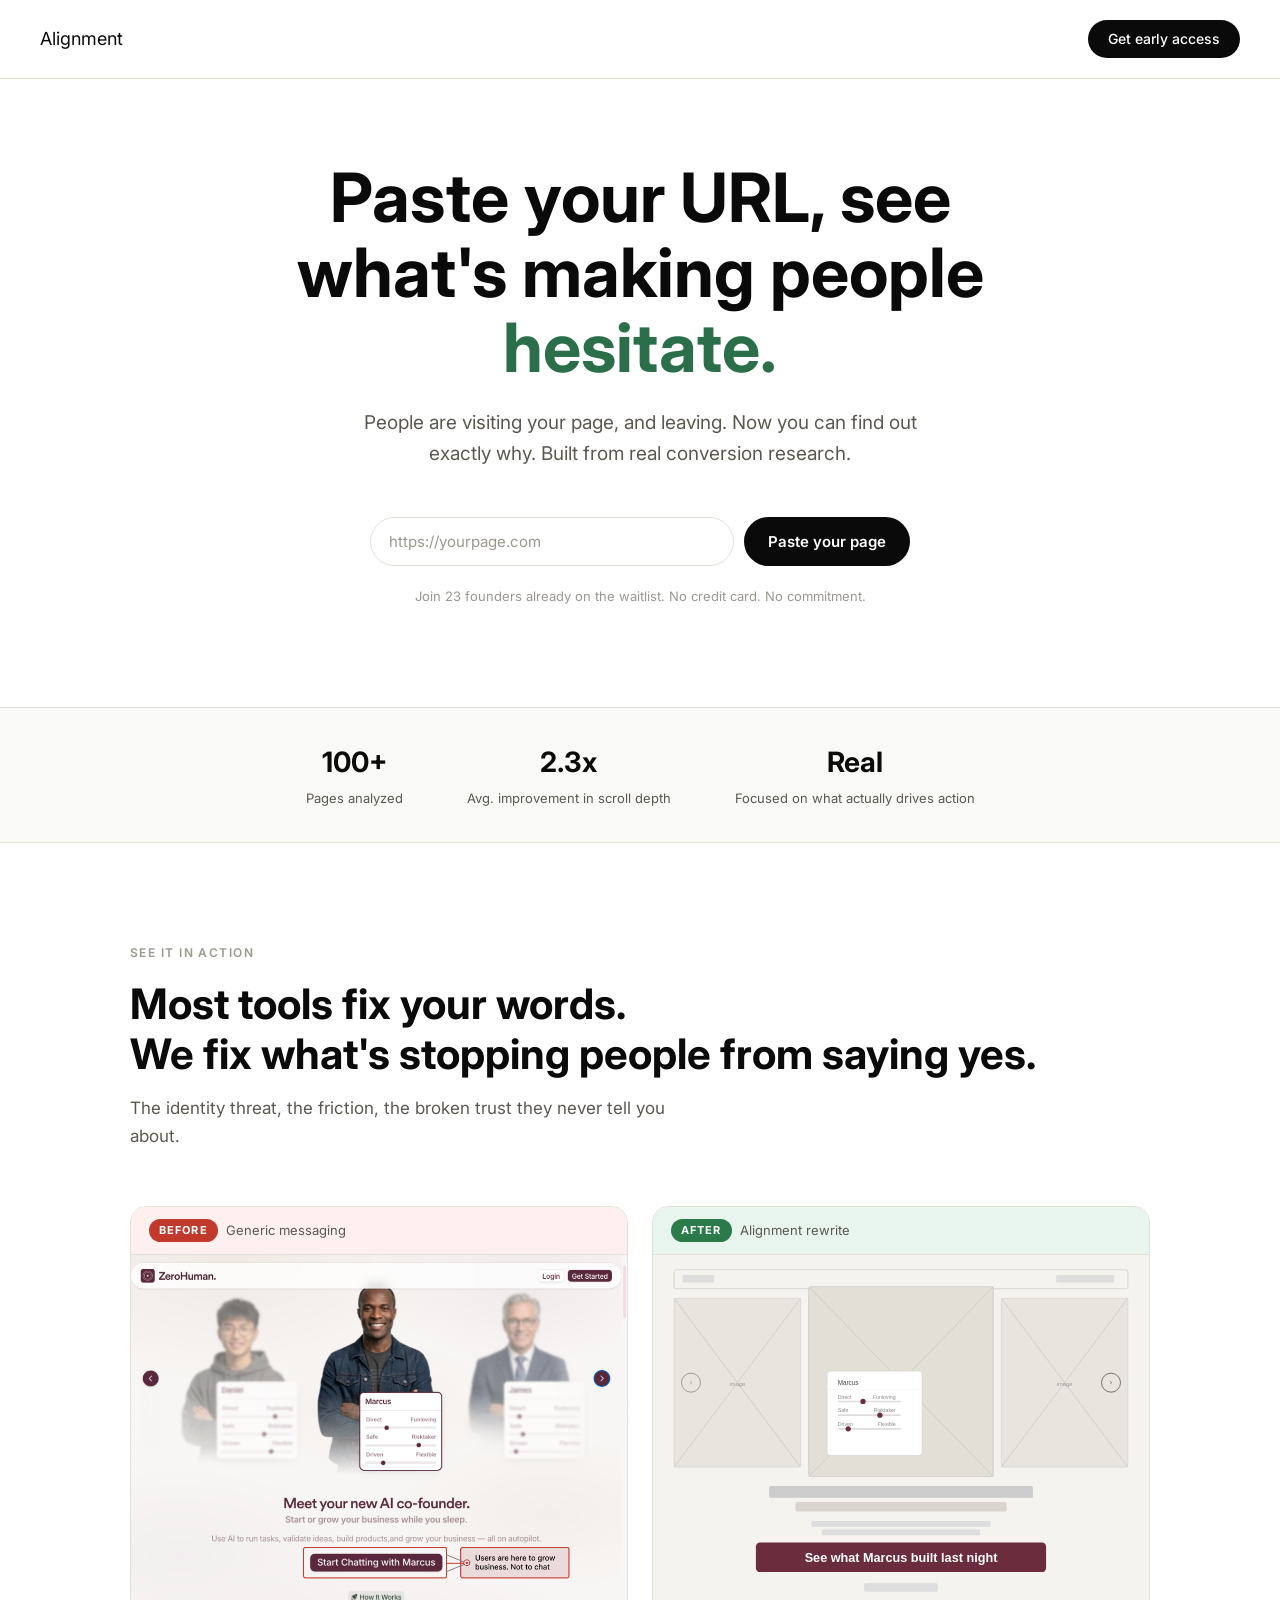
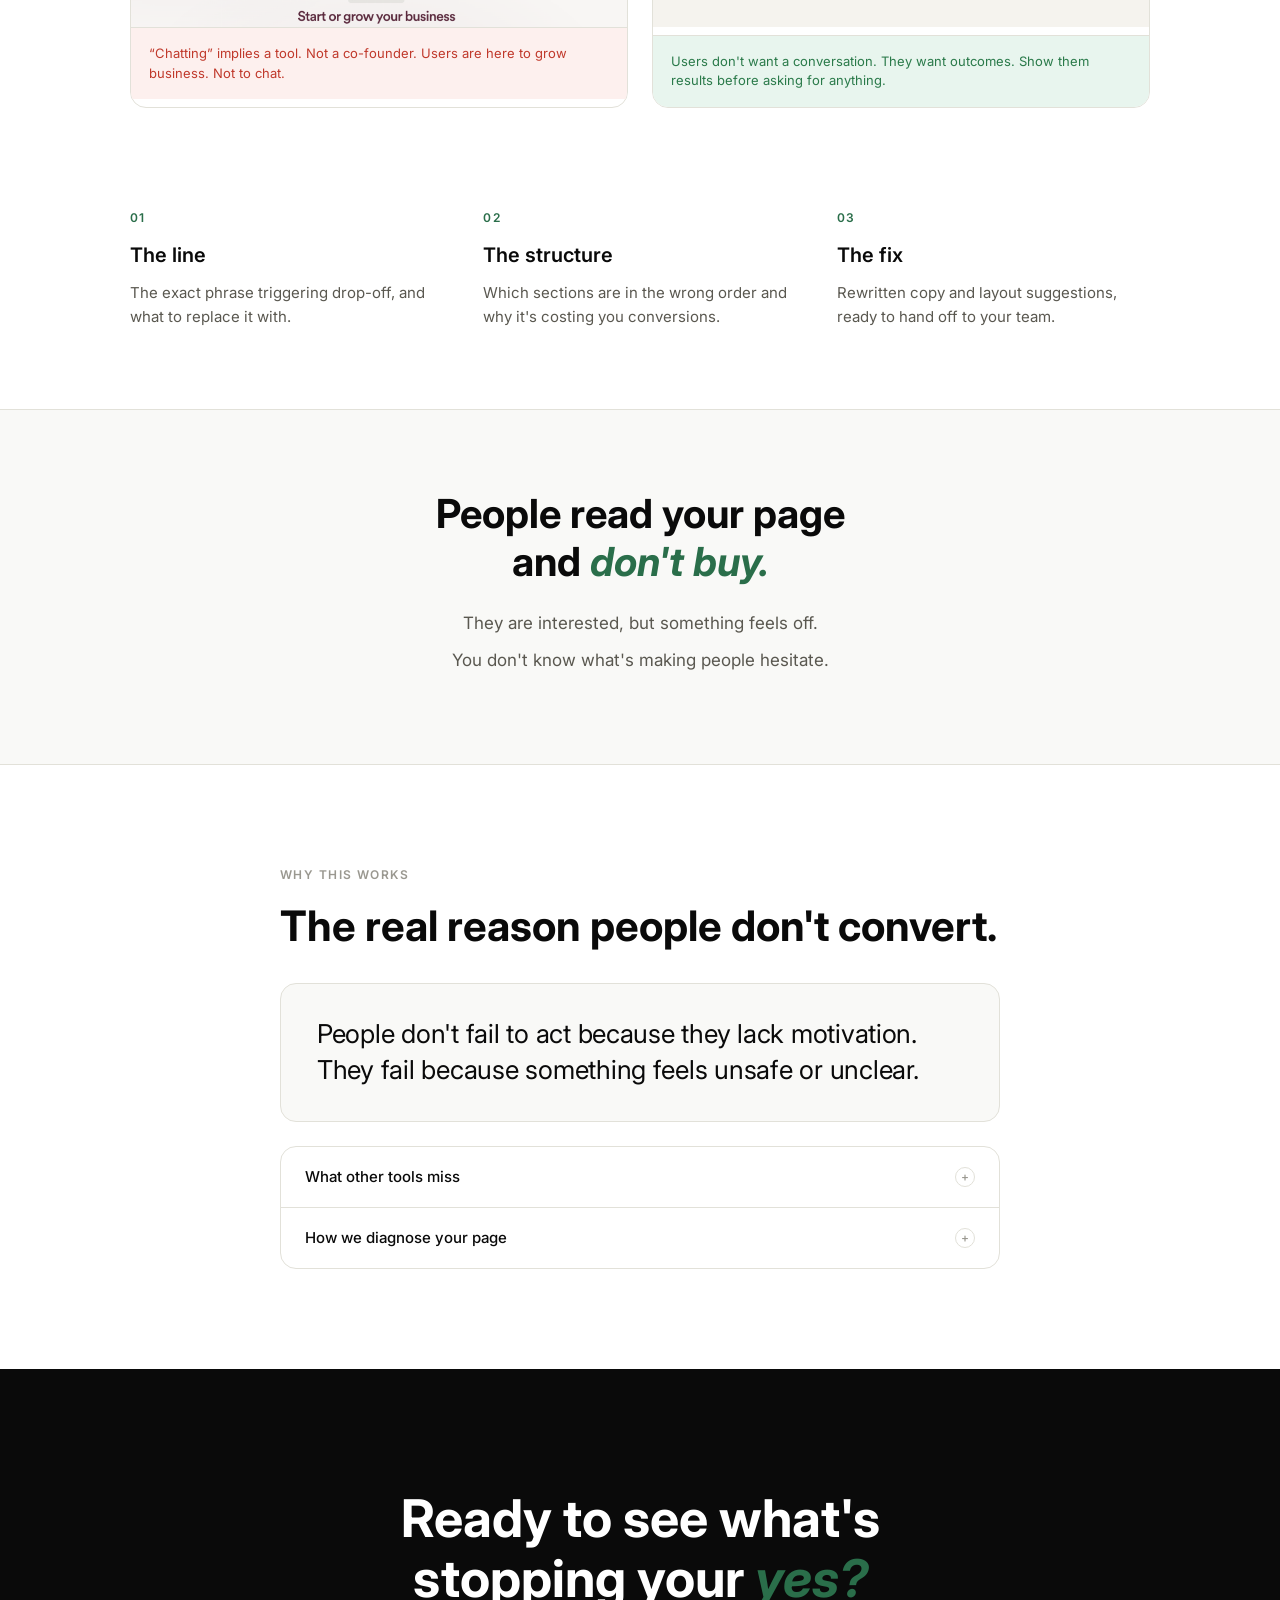
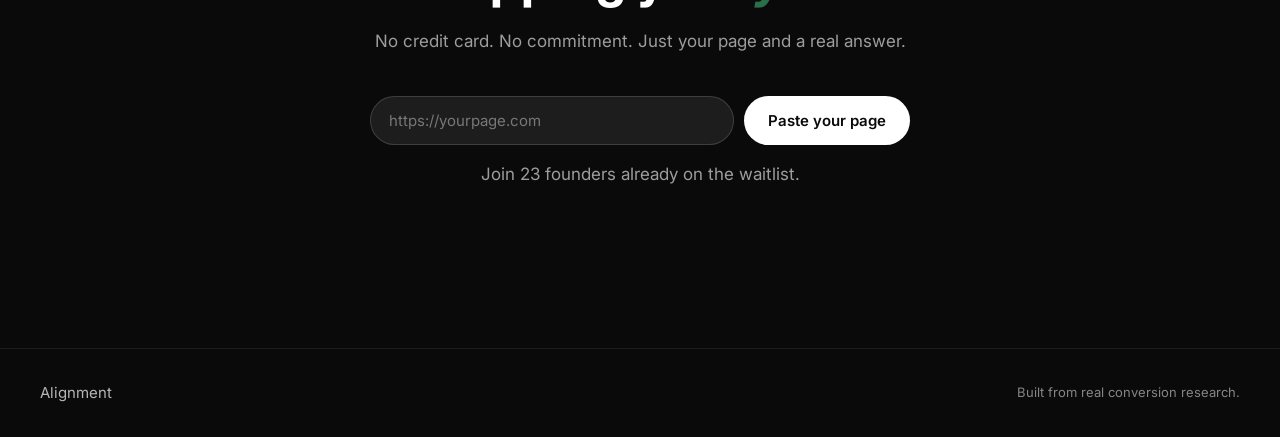
==== commit 747a3cf2: "fix spacing in hero headline" ====
--- a/index.html
+++ b/index.html
@@ -516,7 +516,7 @@
 
   <section class="hero" id="waitlist">
     
-    <h1>Paste your URL, see what's making people<strong style="color: var(--accent);">hesitate.</strong></h1>
+    <h1>Paste your URL, see what's making people<strong style="color: var(--accent);"> hesitate.</strong></h1>
     <p class="hero-sub">People are visiting your page, and leaving. Now you can find out exactly why. Built from real conversion research.</p>
     <div class="url-form">
       <input type="url" id="pageUrl" placeholder="https://yourpage.com" />
